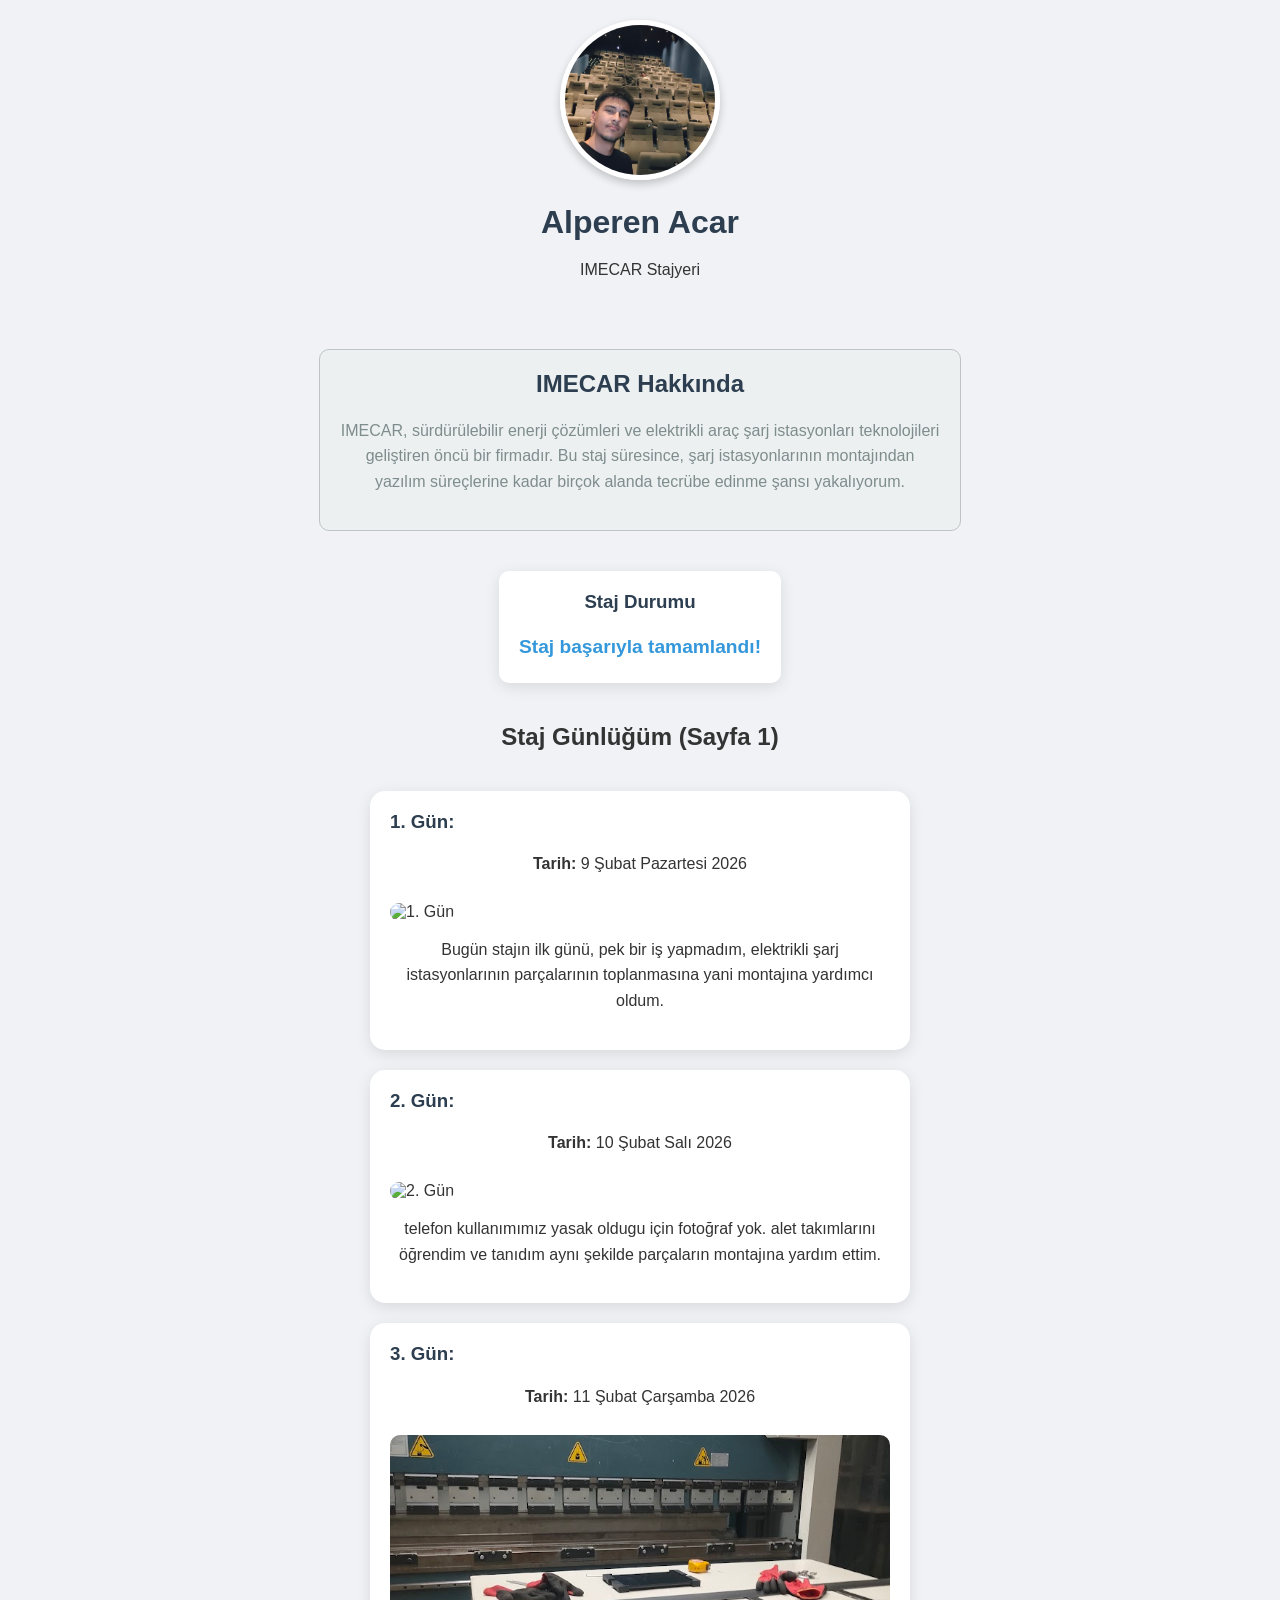
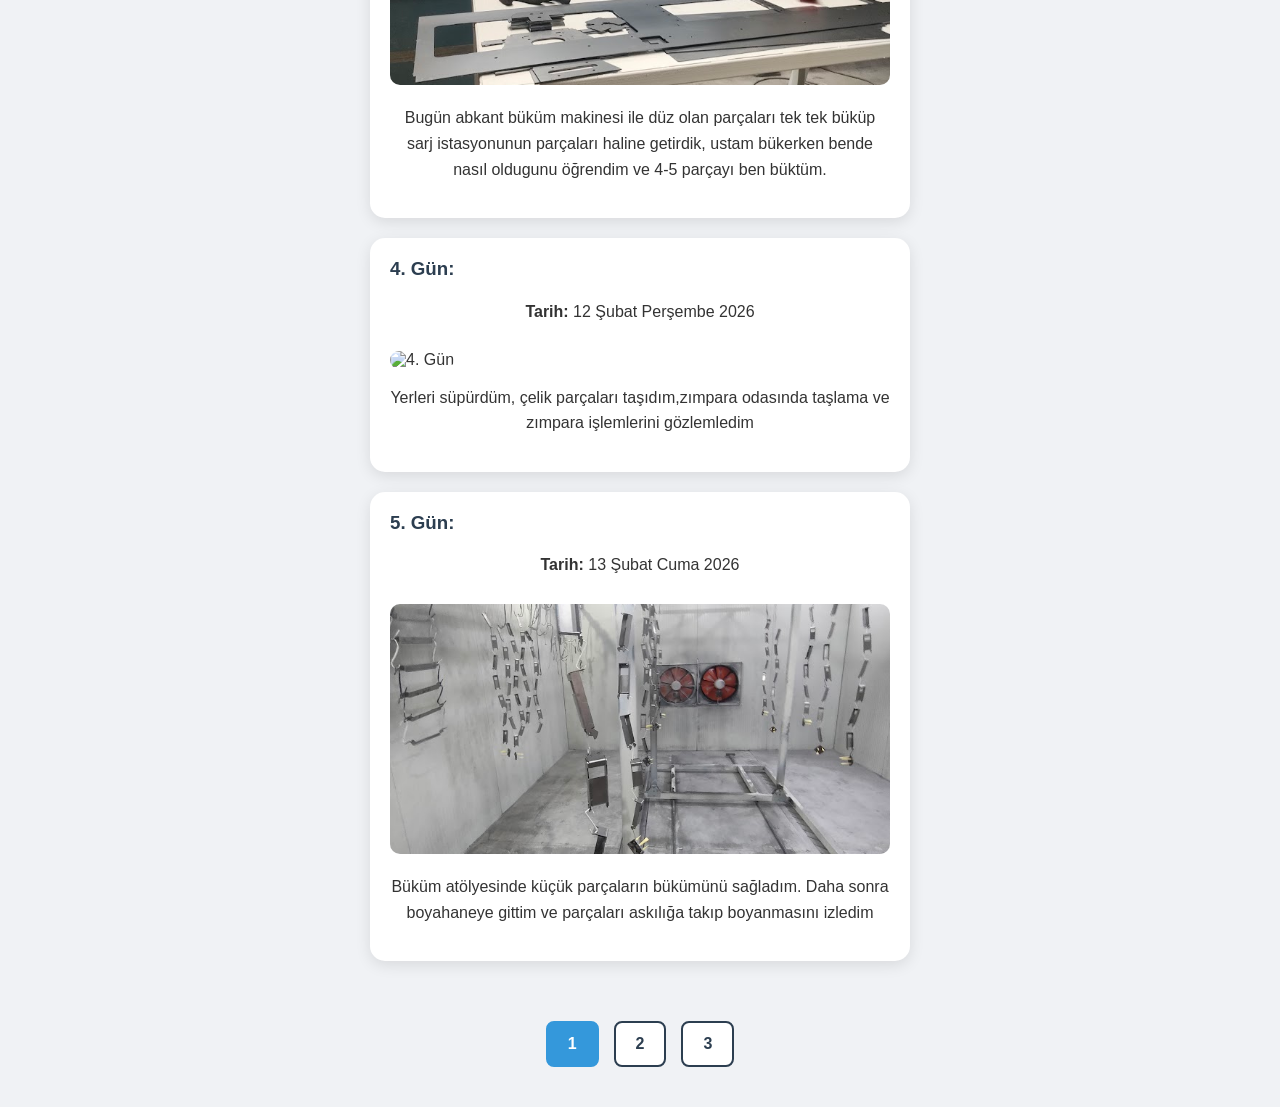
==== index.html @ 69909476 "Add files via upload" ====
<!DOCTYPE html>
<html lang="tr">
<head>
    <meta charset="UTF-8">
    <meta name="viewport" content="width=device-width, initial-scale=1.0">
    <title>Staj Günlüğüm | 9 Şubat - 24 Mayıs</title>
    <link rel="stylesheet" href="style.css">
</head>
<body>
    
    <header>
        <img src="resimler/profilresmi.jpg" alt="Profil Fotoğrafım" class="profil-resmi">
        <h1>Alperen Acar</h1>
        <p>IMECAR Stajyeri</p>
    </header>

    <section id="hakkinda" style="text-align: center; background: #ecf0f1; padding: 20px; border-radius: 10px; max-width: 800px; margin: 20px auto; border: 1px solid #bdc3c7;">
        <h2 style="margin-top: 0; color: #2c3e50;">IMECAR Hakkında</h2>
        <p style="color: #7f8c8d; line-height: 1.6;">
            IMECAR, sürdürülebilir enerji çözümleri ve elektrikli araç şarj istasyonları teknolojileri geliştiren öncü bir firmadır. 
            Bu staj süresince, şarj istasyonlarının montajından yazılım süreçlerine kadar birçok alanda tecrübe edinme şansı yakalıyorum.
        </p>
    </section>

    <section id="staj-sayaci" style="text-align: center; background: white; padding: 20px; border-radius: 10px; max-width: 600px; margin: 20px auto; box-shadow: 0 4px 15px rgba(0,0,0,0.1);">
        <h3 style="margin-top: 0; color: #2c3e50;">Staj Durumu</h3>
        <p id="sayac-metni" style="font-size: 1.2em; font-weight: bold; color: #3498db; margin: 0;"></p>
    </section>

    <script>
        // --- TARİHLERİ BURADAN GÜNCELLE ---
        // Saat bilgisini sabitleyerek sapmaları önlüyoruz
        const stajBaslangic = new Date("2026-02-09T00:00:00"); 
        const stajBitis = new Date("2026-05-24T00:00:00");
        // ----------------------------------

        function hesaplaIsGunu(baslangic, bitis) {
            let isGunuSayisi = 0;
            let suankiTarih = new Date(baslangic);

            // Tarih karşılaştırması için saatleri sıfırla
            suankiTarih.setHours(0,0,0,0);
            bitis.setHours(0,0,0,0);

            // 2026 Resmi Tatil Listesi (Yıl bazlı manuel eklendi)
            const resmiTatiller = [
                "2026-03-20", // Ramazan Bayramı 1. Gün
                "2026-03-21", // Ramazan Bayramı 2. Gün
                "2026-03-22", // Ramazan Bayramı 3. Gün
                "2026-04-23", // Ulusal Egemenlik ve Çocuk Bayramı
                "2026-05-01", // Emek ve Dayanışma Günü
                "2026-05-19"  // Atatürk'ü Anma, Gençlik ve Spor Bayramı
            ];

            while (suankiTarih <= bitis) {
                // 0 = Pazar, 6 = Cumartesi
                let gun = suankiTarih.getDay();
                let tarihStr = suankiTarih.toISOString().split('T')[0];

                // Hafta sonu değilse VE resmi tatil değilse say
                if (gun !== 0 && gun !== 6 && !resmiTatiller.includes(tarihStr)) {
                    isGunuSayisi++;
                }
                suankiTarih.setDate(suankiTarih.getDate() + 1);
            }
            return isGunuSayisi;
        }

        // Bugünün tarihini alıp saatini sıfırla
        const bugun = new Date();
        bugun.setHours(0,0,0,0);
        
        // Toplam iş günü sayısı
        const toplamIsGunu = hesaplaIsGunu(new Date(stajBaslangic), new Date(stajBitis));
        
        // Şu ana kadar geçen iş günü sayısı
        let gecenIsGunu = hesaplaIsGunu(new Date(stajBaslangic), new Date(bugun));
        
        // Eğer bugün staj bitiş tarihinden sonraysa, toplam süreyi göster
        if (bugun > stajBitis) {
            gecenIsGunu = toplamIsGunu;
        }

        let mesaj = "";
        if (bugun < stajBaslangic) {
            mesaj = "Staj henüz başlamadı.";
        } else if (bugun > stajBitis) {
            mesaj = "Staj başarıyla tamamlandı!";
        } else {
            mesaj = `${gecenIsGunu} / ${toplamIsGunu} İş Günü Tamamlandı`;
        }

        document.getElementById("sayac-metni").innerText = mesaj;
    </script>
    <section id="staj-gunlugu">
        <h2>Staj Günlüğüm (Sayfa 1)</h2>

        <div class="gunluk-kart">
            <h3>1. Gün:</h3>
            <p><strong>Tarih:</strong> 9 Şubat Pazartesi 2026</p>
            <img src="resimler/gun1.jpg" alt="1. Gün" class="gunluk-resim">
            <p>Bugün stajın ilk günü, pek bir iş yapmadım, elektrikli şarj istasyonlarının parçalarının toplanmasına yani montajına yardımcı oldum.</p>
        </div>

        <div class="gunluk-kart">
            <h3>2. Gün:</h3>
            <p><strong>Tarih:</strong> 10 Şubat Salı 2026</p>
            <img src="resimler/gun2.jpg" alt="2. Gün" class="gunluk-resim">
            <p>telefon kullanımımız yasak oldugu için fotoğraf yok. alet takımlarını öğrendim ve tanıdım aynı şekilde parçaların montajına yardım ettim.</p>
        </div>
        
        <div class="gunluk-kart">
            <h3>3. Gün:</h3>
            <p><strong>Tarih:</strong> 11 Şubat Çarşamba 2026</p>
            <img src="resimler/abkantbüküm.jpg" alt="3. Gün" class="gunluk-resim">
            <p>Bugün abkant büküm makinesi ile düz olan parçaları tek tek büküp sarj istasyonunun parçaları haline getirdik, ustam bükerken bende nasıl oldugunu öğrendim ve 4-5 parçayı ben büktüm.</p>
        </div>

        <div class="gunluk-kart">
            <h3>4. Gün:</h3>
            <p><strong>Tarih:</strong> 12 Şubat Perşembe 2026</p>
            <img src="resimler/gun4.jpg" alt="4. Gün" class="gunluk-resim">
            <p>Yerleri süpürdüm, çelik parçaları taşıdım,zımpara odasında taşlama ve zımpara işlemlerini gözlemledim</p>
        </div>

        <div class="gunluk-kart">
            <h3>5. Gün:</h3>
            <p><strong>Tarih:</strong> 13 Şubat Cuma 2026</p>
            <img src="resimler/boyahane.jpg" alt="5. Gün" class="gunluk-resim">
            <p>Büküm atölyesinde küçük parçaların bükümünü sağladım. Daha sonra boyahaneye gittim ve parçaları askılığa takıp boyanmasını izledim</p>
        </div>

        <div class="pagination">
            <a href="index.html" class="active">1</a>
            <a href="sayfa2.html">2</a>
            <a href="sayfa3.html">3</a>
        </div>

    </section>

</body>
</html>
---- style.css ----
/* Genel Ayarlar */
body {
    font-family: 'Segoe UI', Tahoma, Geneva, Verdana, sans-serif;
    background-color: #f0f2f5;
    color: #333;
    display: flex;
    flex-direction: column;
    align-items: center;
    padding: 20px;
    margin: 0;
}

header {
    text-align: center;
    margin-bottom: 30px;
}

/* Profil Resmi */
.profil-resmi {
    width: 150px;
    height: 150px;
    border-radius: 50%;
    border: 5px solid white;
    box-shadow: 0 4px 8px rgba(0,0,0,0.2);
    object-fit: cover;
}

h1 {
    color: #2c3e50;
    margin-top: 20px;
    margin-bottom: 5px;
}

p {
    max-width: 600px;
    text-align: center;
    line-height: 1.6;
}

/* --- Staj Günlüğü Kart Yapısı --- */
#staj-gunlugu {
    width: 100%;
    display: flex;
    flex-direction: column;
    align-items: center;
    gap: 20px;
}

.gunluk-kart {
    background: white;
    border-radius: 15px;
    padding: 20px;
    width: 90%;
    max-width: 500px;
    box-shadow: 0 4px 15px rgba(0,0,0,0.1);
    transition: transform 0.3s ease;
}

.gunluk-kart:hover {
    transform: translateY(-5px); /* Hafif yukarı kalkma efekti */
}

.gunluk-kart h3 {
    margin-top: 0;
    color: #2c3e50;
}

.gunluk-resim {
    width: 100%;       /* Kart genişliğine sığdır */
    height: 250px;     /* Yüksekliği sabitle */
    object-fit: cover; /* Resmi bozmadan sığdır */
    border-radius: 10px;
    margin-top: 10px;
}

/* --- Sayfalama Butonları Stil --- */
.pagination {
    display: flex;
    justify-content: center;
    gap: 15px;
    margin-top: 40px;
    margin-bottom: 20px;
}

.pagination a {
    color: #2c3e50;
    padding: 12px 20px;
    text-decoration: none;
    border: 2px solid #2c3e50;
    border-radius: 8px;
    background-color: white;
    font-weight: bold;
    transition: all 0.3s ease;
}

.pagination a:hover {
    background-color: #2c3e50;
    color: white;
}

.pagination a.active {
    background-color: #3498db;
    color: white;
    border: 2px solid #3498db;
}
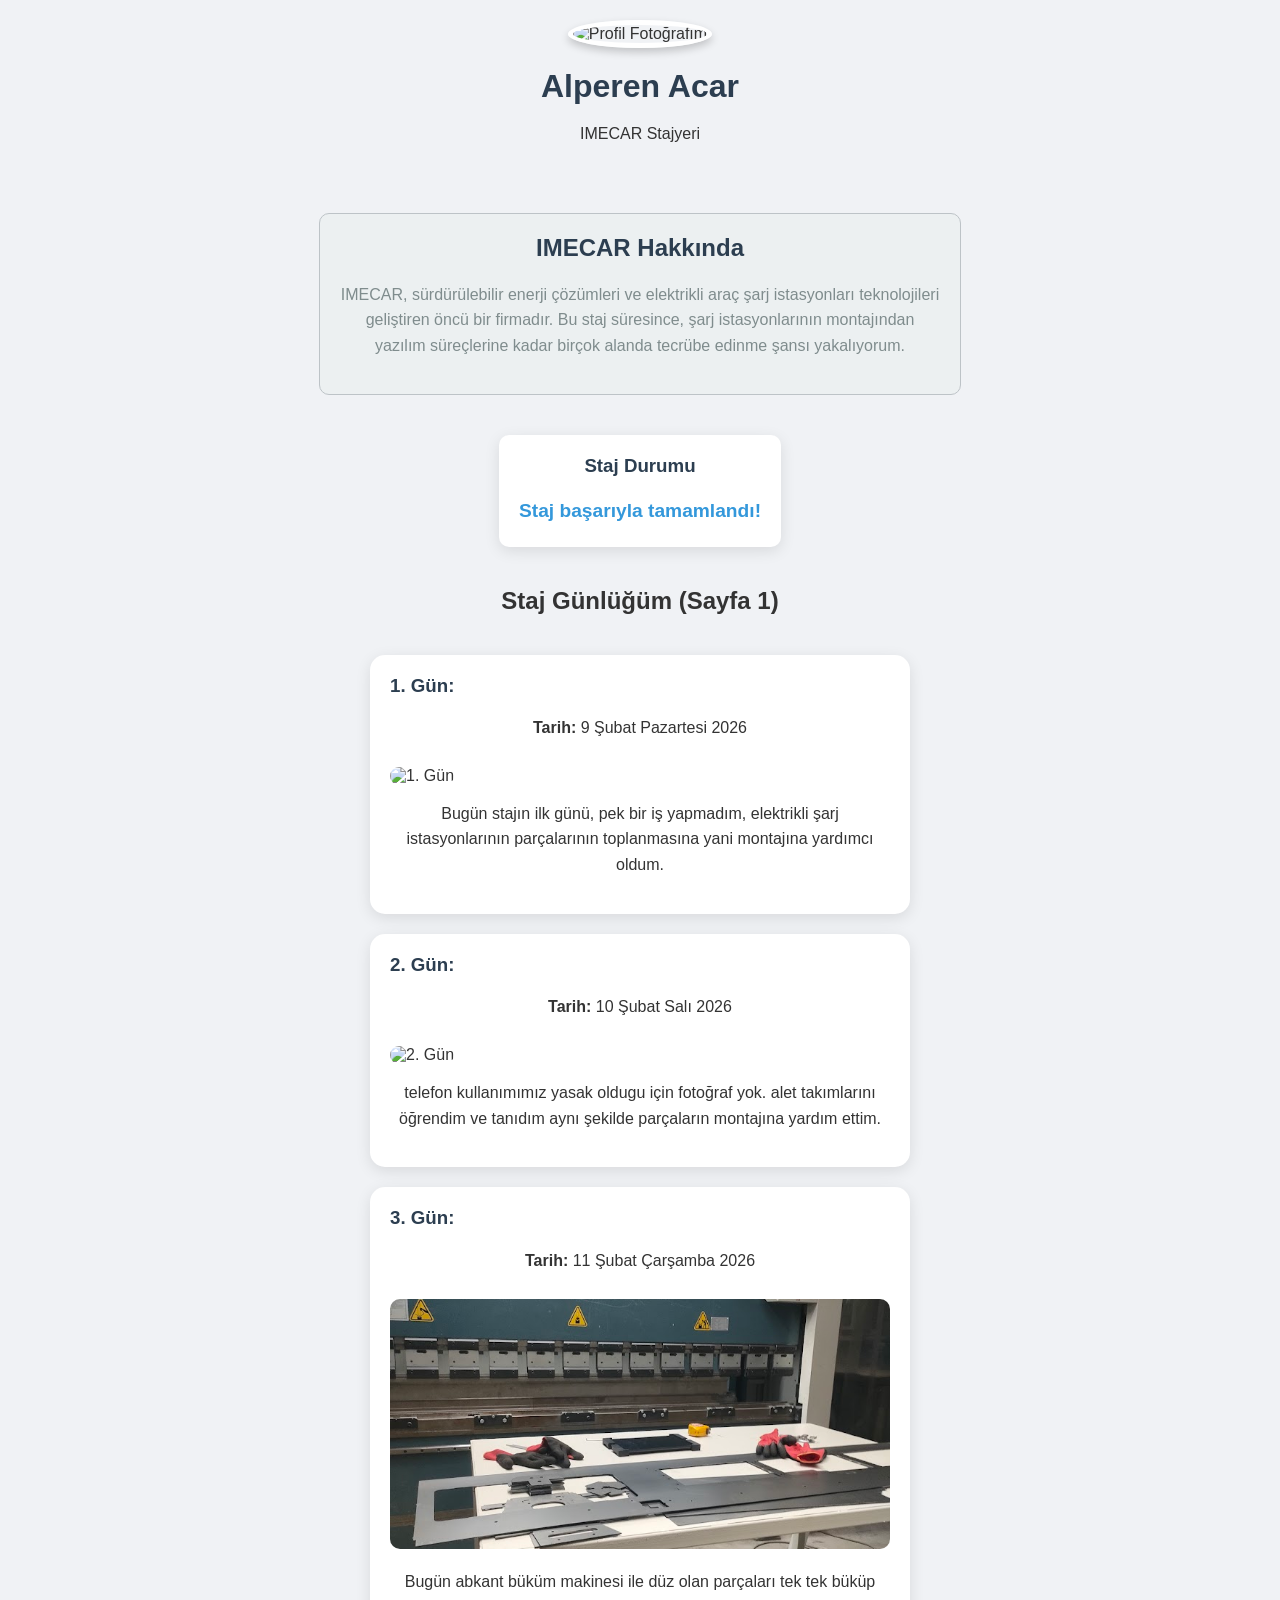
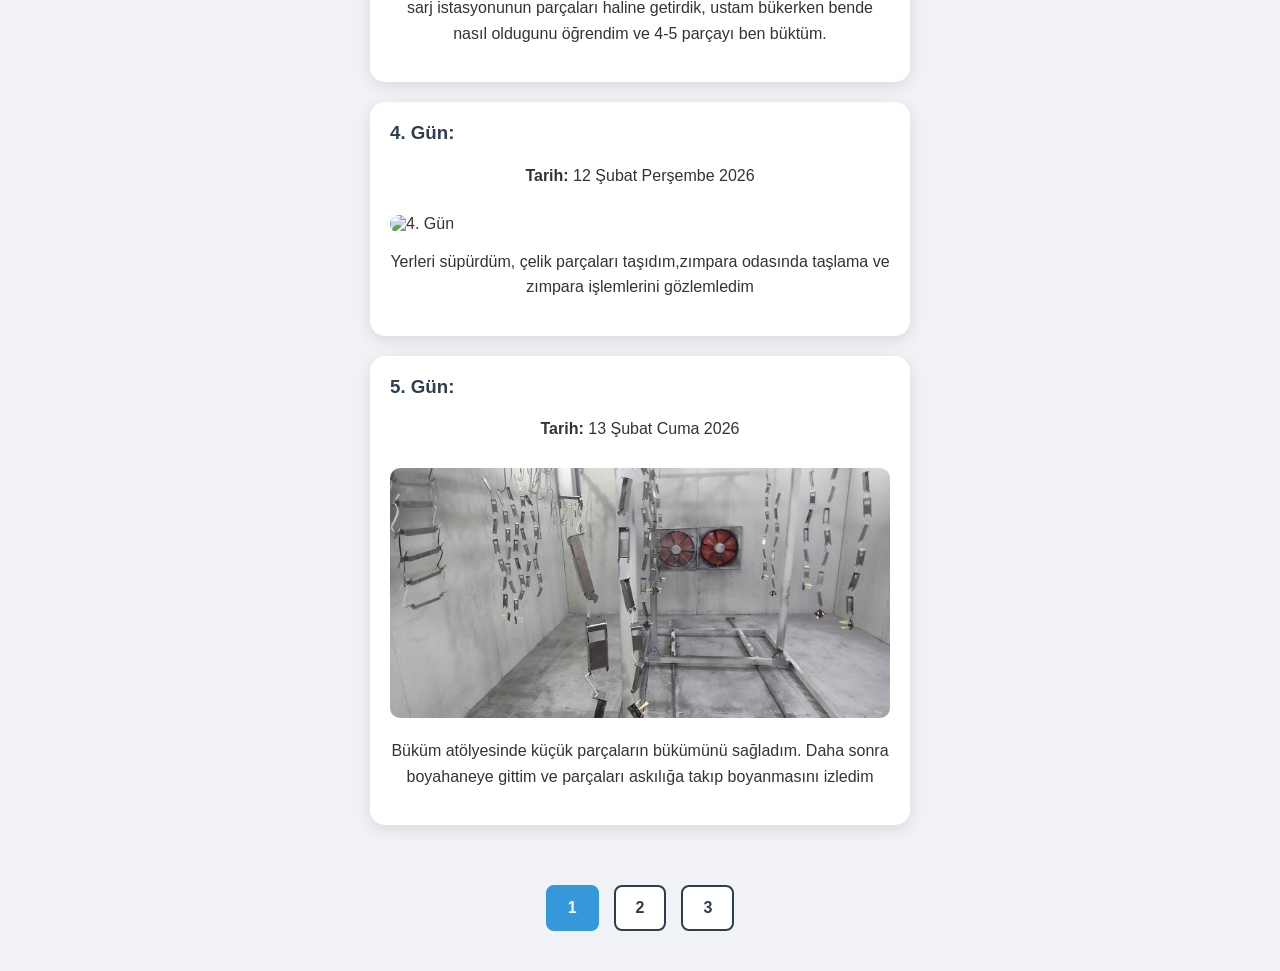
==== commit f9401101: "Add files via upload" ====
--- a/index.html
+++ b/index.html
@@ -9,7 +9,7 @@
 <body>
     
     <header>
-        <img src="resimler/profilresmi.jpg" alt="Profil Fotoğrafım" class="profil-resmi">
+        <img src="resimler/IMG_20260205_155945.jpg" alt="Profil Fotoğrafım" class="profil-resmi">
         <h1>Alperen Acar</h1>
         <p>IMECAR Stajyeri</p>
     </header>
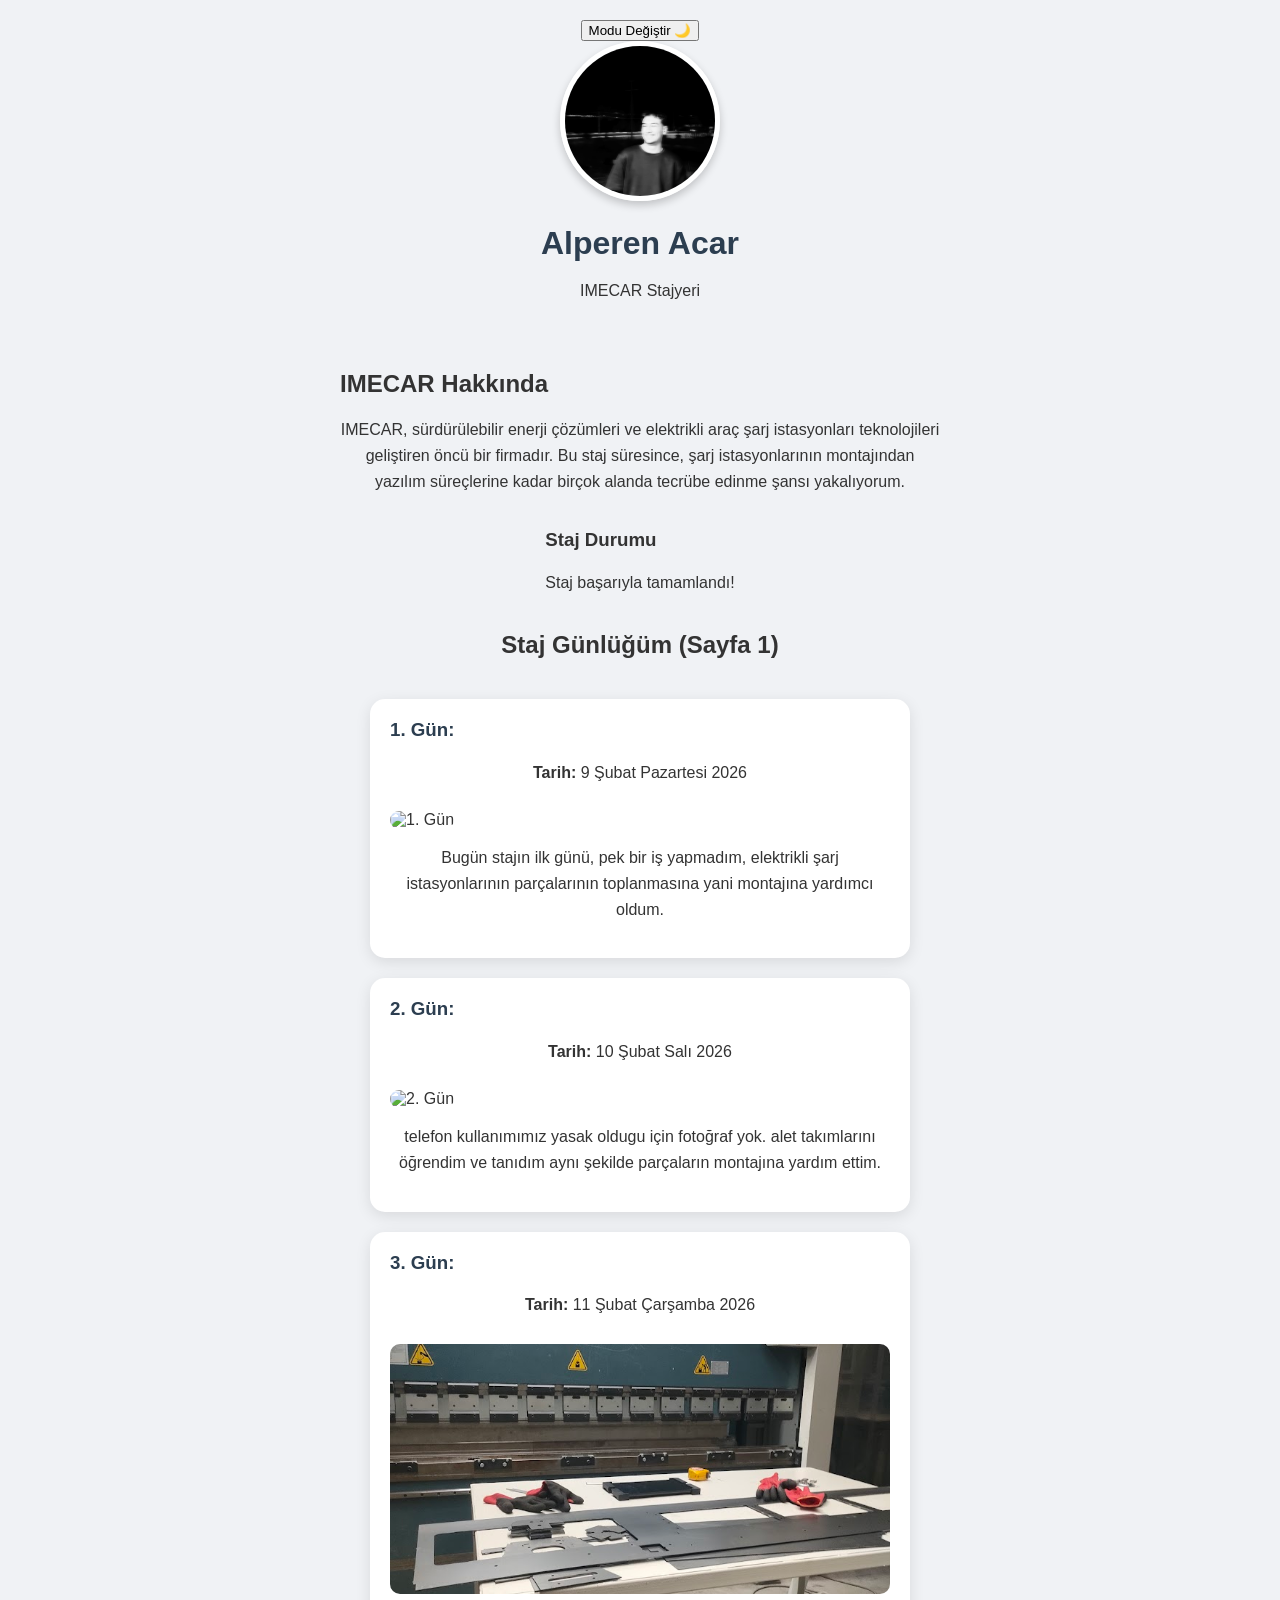
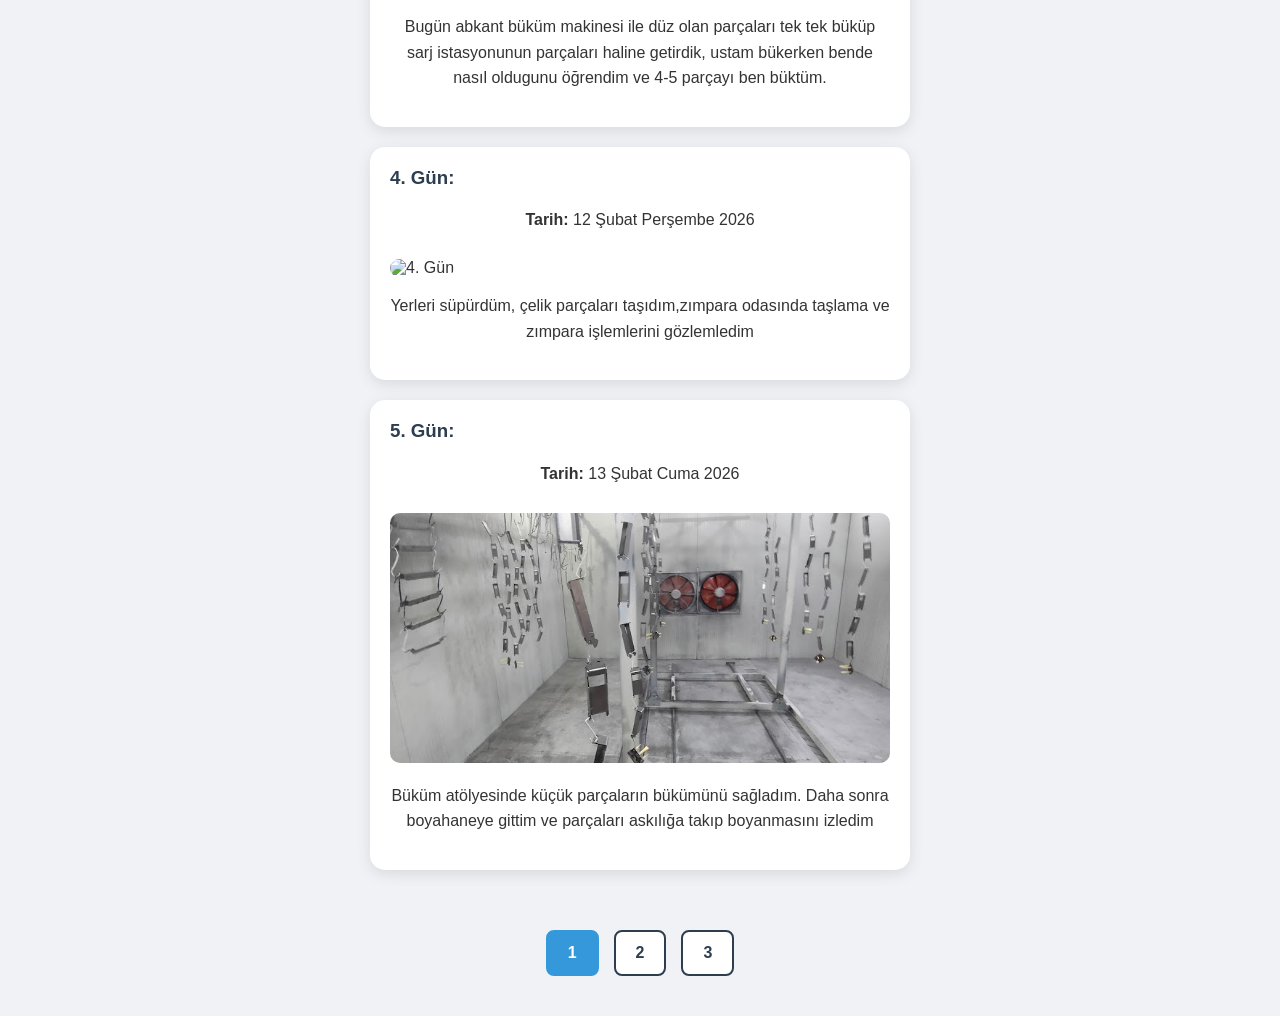
==== commit 5035017b: "Update index.html" ====
--- a/index.html
+++ b/index.html
@@ -8,28 +8,29 @@
 </head>
 <body>
     
+    <button id="dark-mode-toggle">Modu Değiştir 🌙</button>
+
     <header>
-        <img src="resimler/IMG_20260205_155945.jpg" alt="Profil Fotoğrafım" class="profil-resmi">
+        <img src="resimler/profil.jpg" alt="Profil Fotoğrafım" class="profil-resmi">
         <h1>Alperen Acar</h1>
         <p>IMECAR Stajyeri</p>
     </header>
 
-    <section id="hakkinda" style="text-align: center; background: #ecf0f1; padding: 20px; border-radius: 10px; max-width: 800px; margin: 20px auto; border: 1px solid #bdc3c7;">
-        <h2 style="margin-top: 0; color: #2c3e50;">IMECAR Hakkında</h2>
-        <p style="color: #7f8c8d; line-height: 1.6;">
+    <section id="hakkinda">
+        <h2>IMECAR Hakkında</h2>
+        <p>
             IMECAR, sürdürülebilir enerji çözümleri ve elektrikli araç şarj istasyonları teknolojileri geliştiren öncü bir firmadır. 
             Bu staj süresince, şarj istasyonlarının montajından yazılım süreçlerine kadar birçok alanda tecrübe edinme şansı yakalıyorum.
         </p>
     </section>
 
-    <section id="staj-sayaci" style="text-align: center; background: white; padding: 20px; border-radius: 10px; max-width: 600px; margin: 20px auto; box-shadow: 0 4px 15px rgba(0,0,0,0.1);">
-        <h3 style="margin-top: 0; color: #2c3e50;">Staj Durumu</h3>
-        <p id="sayac-metni" style="font-size: 1.2em; font-weight: bold; color: #3498db; margin: 0;"></p>
+    <section id="staj-sayaci">
+        <h3>Staj Durumu</h3>
+        <p id="sayac-metni"></p>
     </section>
 
     <script>
         // --- TARİHLERİ BURADAN GÜNCELLE ---
-        // Saat bilgisini sabitleyerek sapmaları önlüyoruz
         const stajBaslangic = new Date("2026-02-09T00:00:00"); 
         const stajBitis = new Date("2026-05-24T00:00:00");
         // ----------------------------------
@@ -38,11 +39,9 @@
             let isGunuSayisi = 0;
             let suankiTarih = new Date(baslangic);
 
-            // Tarih karşılaştırması için saatleri sıfırla
             suankiTarih.setHours(0,0,0,0);
             bitis.setHours(0,0,0,0);
 
-            // 2026 Resmi Tatil Listesi (Yıl bazlı manuel eklendi)
             const resmiTatiller = [
                 "2026-03-20", // Ramazan Bayramı 1. Gün
                 "2026-03-21", // Ramazan Bayramı 2. Gün
@@ -53,11 +52,9 @@
             ];
 
             while (suankiTarih <= bitis) {
-                // 0 = Pazar, 6 = Cumartesi
                 let gun = suankiTarih.getDay();
                 let tarihStr = suankiTarih.toISOString().split('T')[0];
 
-                // Hafta sonu değilse VE resmi tatil değilse say
                 if (gun !== 0 && gun !== 6 && !resmiTatiller.includes(tarihStr)) {
                     isGunuSayisi++;
                 }
@@ -66,17 +63,12 @@
             return isGunuSayisi;
         }
 
-        // Bugünün tarihini alıp saatini sıfırla
         const bugun = new Date();
         bugun.setHours(0,0,0,0);
         
-        // Toplam iş günü sayısı
         const toplamIsGunu = hesaplaIsGunu(new Date(stajBaslangic), new Date(stajBitis));
-        
-        // Şu ana kadar geçen iş günü sayısı
         let gecenIsGunu = hesaplaIsGunu(new Date(stajBaslangic), new Date(bugun));
         
-        // Eğer bugün staj bitiş tarihinden sonraysa, toplam süreyi göster
         if (bugun > stajBitis) {
             gecenIsGunu = toplamIsGunu;
         }
@@ -91,7 +83,31 @@
         }
 
         document.getElementById("sayac-metni").innerText = mesaj;
+
+        // --- DARK MODE JAVASCRIPT ---
+        const toggleButton = document.getElementById('dark-mode-toggle');
+        const body = document.body;
+
+        // Sayfa yüklendiğinde kullanıcının tercihini kontrol et
+        if (localStorage.getItem('dark-mode') === 'enabled') {
+            body.classList.add('dark-mode');
+            toggleButton.textContent = 'Modu Değiştir ☀️';
+        }
+
+        toggleButton.addEventListener('click', () => {
+            body.classList.toggle('dark-mode');
+            
+            if (body.classList.contains('dark-mode')) {
+                toggleButton.textContent = 'Modu Değiştir ☀️';
+                localStorage.setItem('dark-mode', 'enabled');
+            } else {
+                toggleButton.textContent = 'Modu Değiştir 🌙';
+                localStorage.setItem('dark-mode', 'disabled');
+            }
+        });
+        // ----------------------------
     </script>
+
     <section id="staj-gunlugu">
         <h2>Staj Günlüğüm (Sayfa 1)</h2>
 
@@ -135,8 +151,7 @@
             <a href="sayfa2.html">2</a>
             <a href="sayfa3.html">3</a>
         </div>
-
     </section>
 
 </body>
-</html>+</html>
--- a/style.css
+++ b/style.css
@@ -102,4 +102,16 @@
     background-color: #3498db;
     color: white;
     border: 2px solid #3498db;
-}+
+}
+/* --- DARK MODE ÖZELLİKLERİ --- */
+body.dark-mode {
+    background-color: #1a1a1a; /* Koyu arka plan */
+    color: #ffffff;           /* Beyaz yazılar */
+}
+
+body.dark-mode .container {
+    background-color: #333333; /* İç kutunun koyu hali */
+    color: #ffffff;
+}
+/* ---------------------------- */
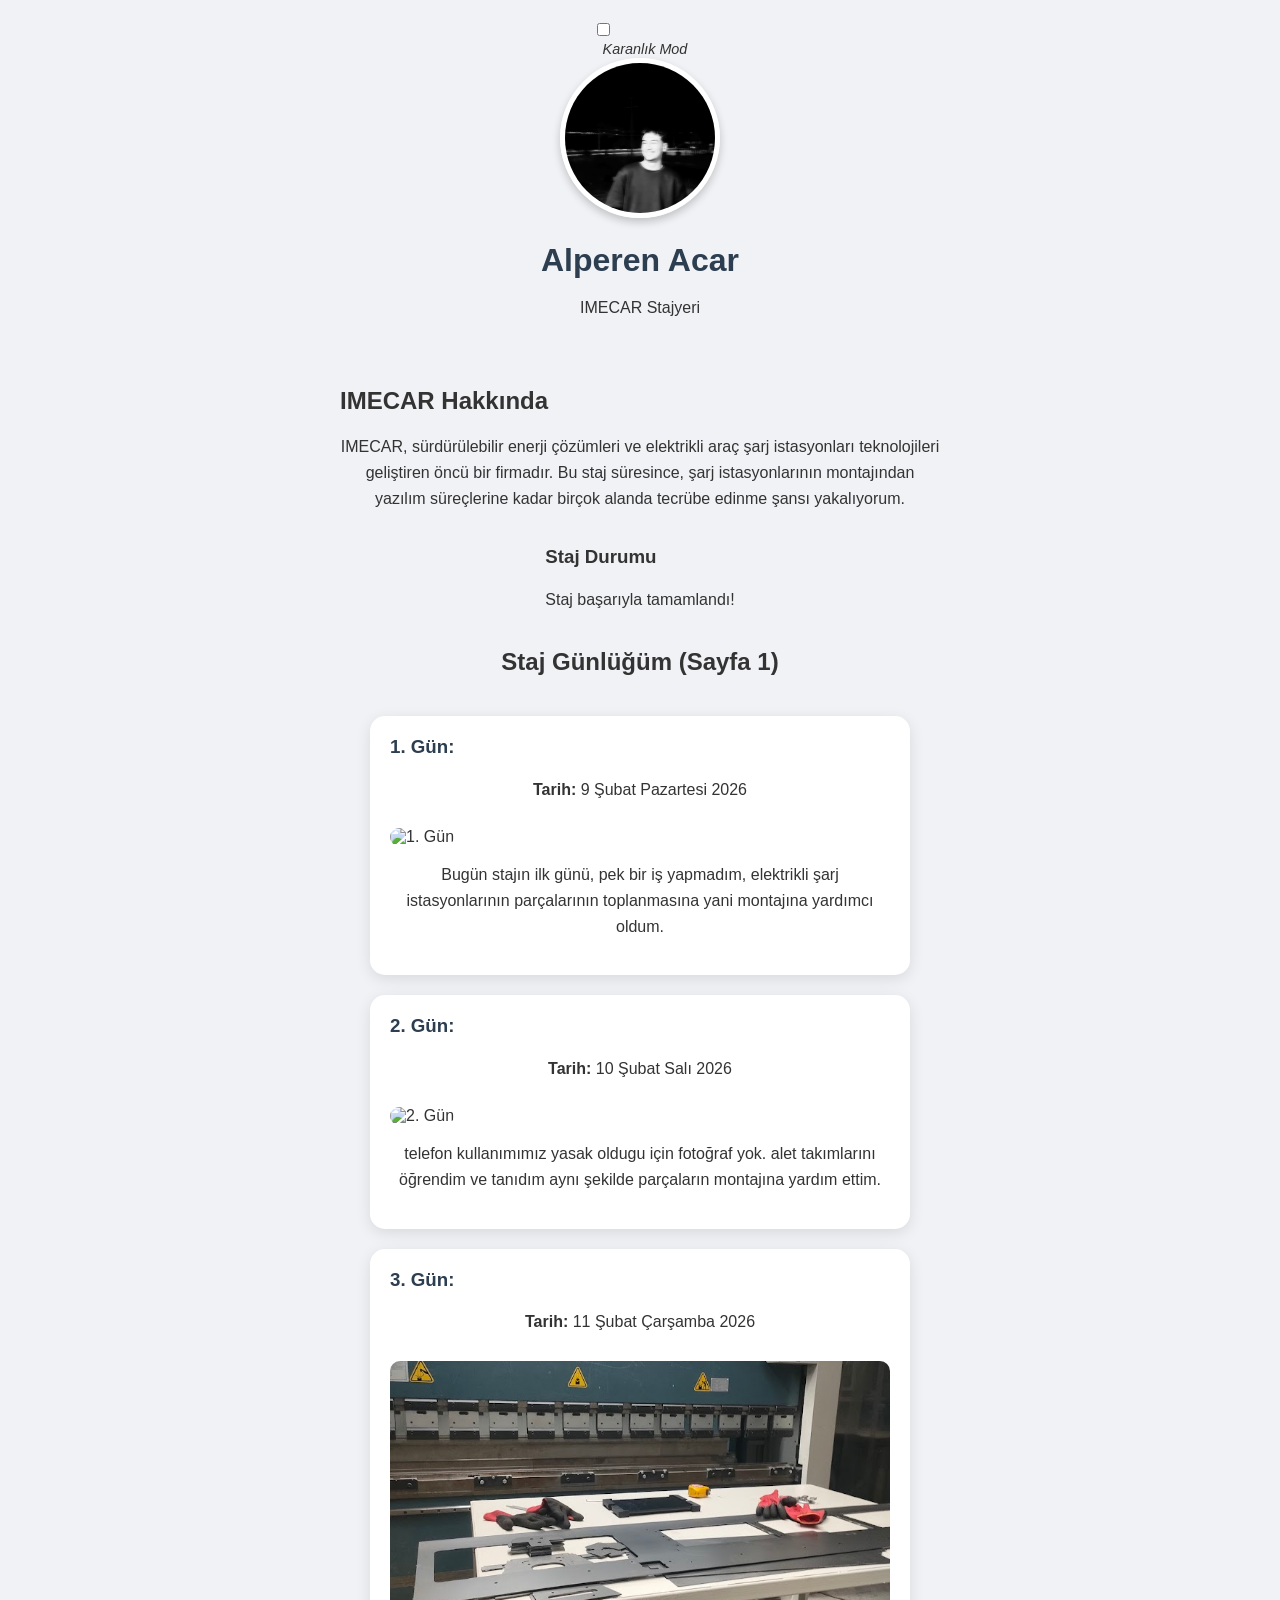
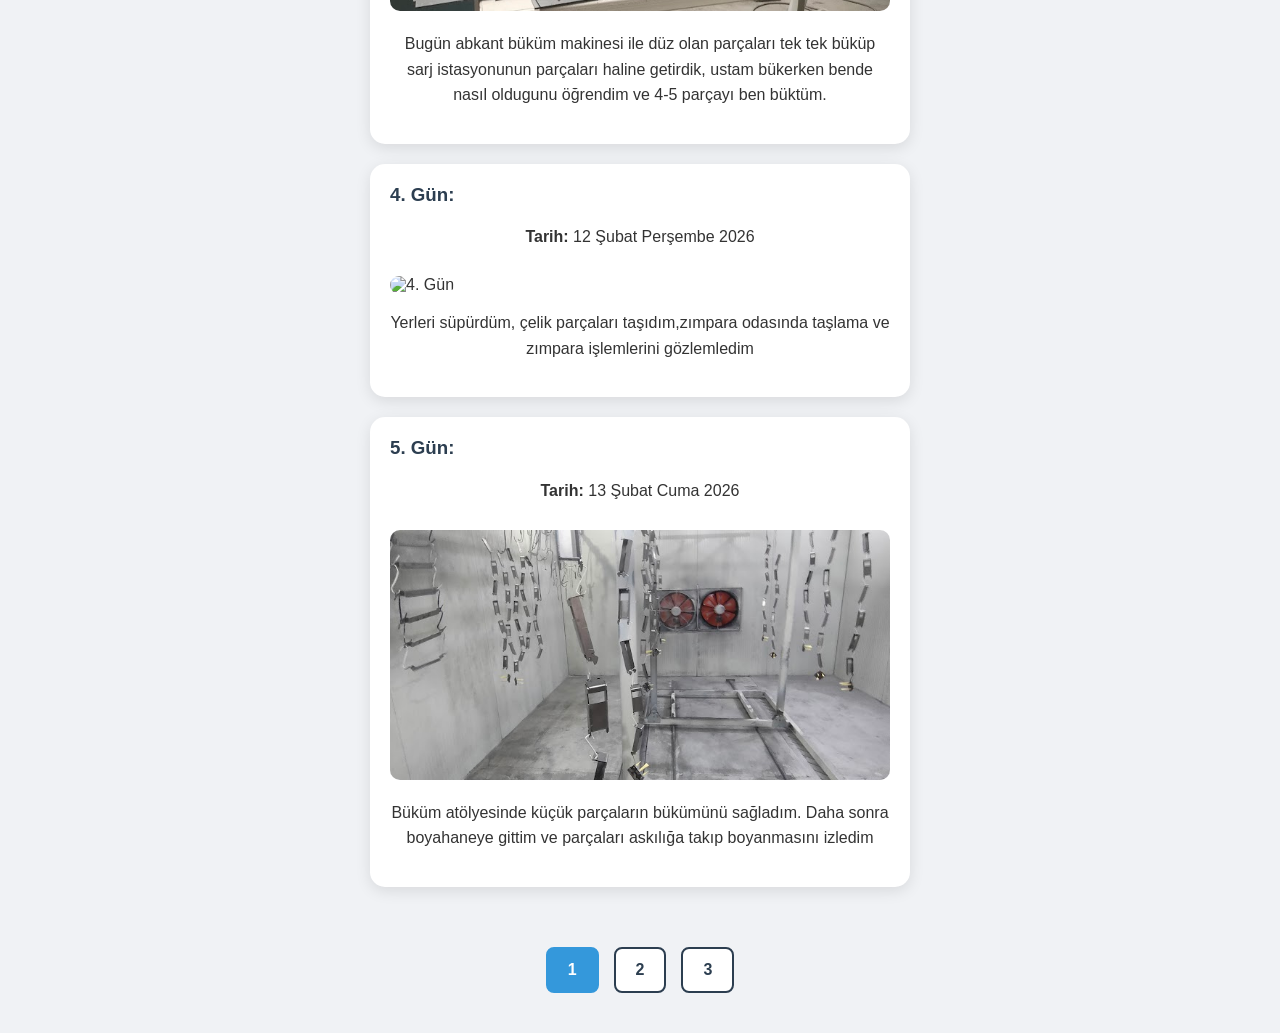
==== commit 5046f788: "Update index.html" ====
--- a/index.html
+++ b/index.html
@@ -8,7 +8,13 @@
 </head>
 <body>
     
-    <button id="dark-mode-toggle">Modu Değiştir 🌙</button>
+    <div class="theme-switch-wrapper">
+        <label class="theme-switch" for="checkbox">
+            <input type="checkbox" id="checkbox" />
+            <div class="slider round"></div>
+        </label>
+        <em style="margin-left: 10px; font-size: 0.9em;">Karanlık Mod</em>
+    </div>
 
     <header>
         <img src="resimler/profil.jpg" alt="Profil Fotoğrafım" class="profil-resmi">
@@ -84,27 +90,28 @@
 
         document.getElementById("sayac-metni").innerText = mesaj;
 
-        // --- DARK MODE JAVASCRIPT ---
-        const toggleButton = document.getElementById('dark-mode-toggle');
-        const body = document.body;
+        // --- DARK MODE JAVASCRIPT (SWITCH) ---
+        const toggleSwitch = document.querySelector('.theme-switch input[type="checkbox"]');
+        const currentTheme = localStorage.getItem('theme');
 
-        // Sayfa yüklendiğinde kullanıcının tercihini kontrol et
-        if (localStorage.getItem('dark-mode') === 'enabled') {
-            body.classList.add('dark-mode');
-            toggleButton.textContent = 'Modu Değiştir ☀️';
+        if (currentTheme) {
+            document.body.classList.add(currentTheme);
+            if (currentTheme === 'dark-mode') {
+                toggleSwitch.checked = true;
+            }
         }
 
-        toggleButton.addEventListener('click', () => {
-            body.classList.toggle('dark-mode');
-            
-            if (body.classList.contains('dark-mode')) {
-                toggleButton.textContent = 'Modu Değiştir ☀️';
-                localStorage.setItem('dark-mode', 'enabled');
+        function switchTheme(e) {
+            if (e.target.checked) {
+                document.body.classList.add('dark-mode');
+                localStorage.setItem('theme', 'dark-mode');
             } else {
-                toggleButton.textContent = 'Modu Değiştir 🌙';
-                localStorage.setItem('dark-mode', 'disabled');
+                document.body.classList.remove('dark-mode');
+                localStorage.setItem('theme', 'light-mode');
             }
-        });
+        }
+
+        toggleSwitch.addEventListener('change', switchTheme, false);
         // ----------------------------
     </script>
 
--- a/style.css
+++ b/style.css
@@ -8,6 +8,7 @@
     align-items: center;
     padding: 20px;
     margin: 0;
+    transition: background-color 0.3s, color 0.3s; /* Renk geçiş efekti */
 }
 
 header {
@@ -53,7 +54,7 @@
     width: 90%;
     max-width: 500px;
     box-shadow: 0 4px 15px rgba(0,0,0,0.1);
-    transition: transform 0.3s ease;
+    transition: transform 0.3s ease, background-color 0.3s;
 }
 
 .gunluk-kart:hover {
@@ -102,16 +103,56 @@
     background-color: #3498db;
     color: white;
     border: 2px solid #3498db;
-
-}
-/* --- DARK MODE ÖZELLİKLERİ --- */
-body.dark-mode {
-    background-color: #1a1a1a; /* Koyu arka plan */
-    color: #ffffff;           /* Beyaz yazılar */
 }
 
-body.dark-mode .container {
-    background-color: #333333; /* İç kutunun koyu hali */
-    color: #ffffff;
+/* --- DARK MODE ÖZELLİKLERİ (Yazı Sorunu Çözüldü) --- */
+body.dark-mode {
+    background-color: #1a1a1a !important; /* Arka planı koyulaştır */
+    color: #ffffff !important;            /* Genel yazıları beyaza çevir */
 }
-/* ---------------------------- */
+
+/* Kutu içlerindeki tüm elemanlar */
+body.dark-mode .gunluk-kart,
+body.dark-mode section#hakkinda,
+body.dark-mode section#staj-sayaci,
+body.dark-mode h1,
+body.dark-mode h2,
+body.dark-mode h3,
+body.dark-mode p {
+    background-color: #333333 !important; /* Kutuları koyulaştır */
+    color: #ffffff !important;            /* İçindeki yazıları beyaza çevir */
+    border-color: #444 !important;
+}
+
+/* Butonun stili (Fixed Pozisyon) */
+#dark-mode-toggle {
+    position: fixed;
+    top: 10px;
+    right: 10px;
+    padding: 10px 15px;
+    cursor: pointer;
+    background-color: #3498db;
+    color: white;
+    border: none;
+    border-radius: 5px;
+    z-index: 1000;
+    transition: all 0.3s;
+}
+
+body.dark-mode #dark-mode-toggle {
+    background-color: #f1c40f !important;
+    color: #000 !important;
+}
+
+/* Sayfalama butonları koyu mod */
+body.dark-mode .pagination a {
+    background-color: #444 !important;
+    color: white !important;
+    border-color: #666 !important;
+}
+
+body.dark-mode .pagination a:hover {
+    background-color: #3498db !important;
+    border-color: #3498db !important;
+}
+/* -------------------------------------------------- */
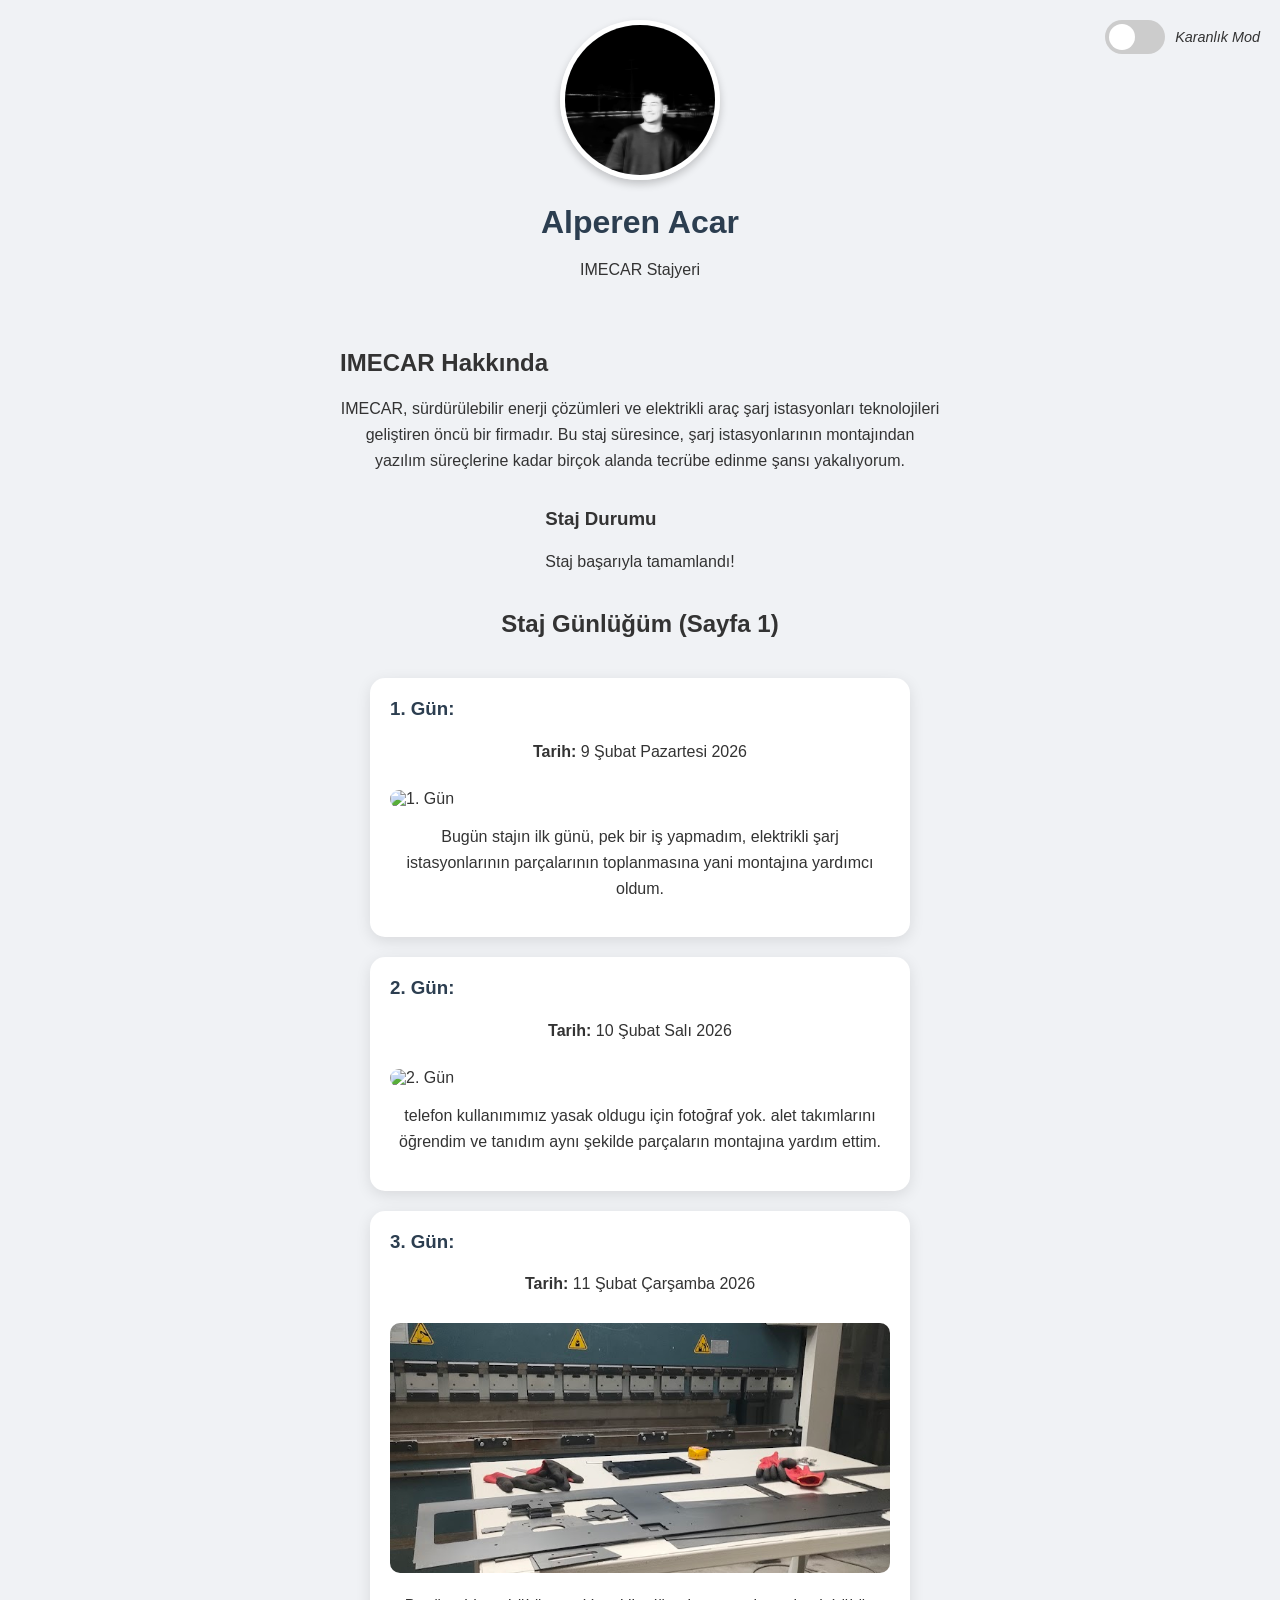
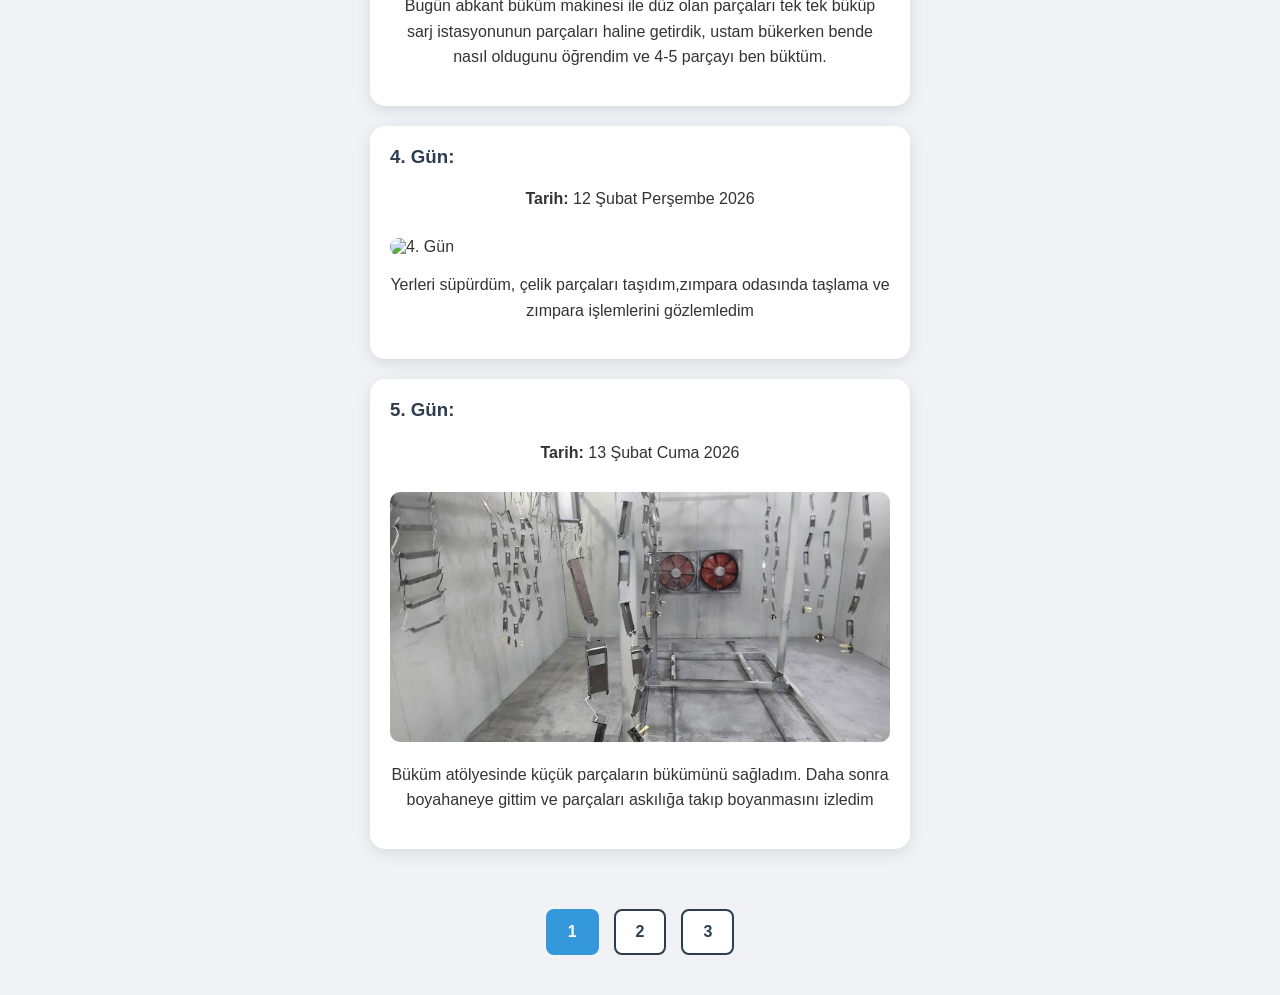
==== commit 6ea1f9d3: "Update index.html" ====
--- a/index.html
+++ b/index.html
@@ -13,7 +13,7 @@
             <input type="checkbox" id="checkbox" />
             <div class="slider round"></div>
         </label>
-        <em style="margin-left: 10px; font-size: 0.9em;">Karanlık Mod</em>
+        <em style="margin-left: 10px; font-size: 0.9em; color: #333;">Karanlık Mod</em>
     </div>
 
     <header>
--- a/style.css
+++ b/style.css
@@ -105,43 +105,87 @@
     border: 2px solid #3498db;
 }
 
+/* --- ŞIK DARK MODE TOGGLE (Sağ Üstte) --- */
+.theme-switch-wrapper {
+    position: fixed;
+    top: 20px;
+    right: 20px;
+    display: flex;
+    align-items: center;
+    z-index: 1000;
+}
+
+.theme-switch {
+    display: inline-block;
+    height: 34px;
+    position: relative;
+    width: 60px;
+}
+
+.theme-switch input {
+    display:none;
+}
+
+.slider {
+    background-color: #ccc;
+    bottom: 0;
+    cursor: pointer;
+    left: 0;
+    position: absolute;
+    right: 0;
+    top: 0;
+    transition: .4s;
+    border-radius: 34px;
+}
+
+.slider:before {
+    background-color: white;
+    bottom: 4px;
+    content: "";
+    height: 26px;
+    left: 4px;
+    position: absolute;
+    transition: .4s;
+    width: 26px;
+    border-radius: 50%;
+}
+
+input:checked + .slider {
+    background-color: #3498db;
+}
+
+input:checked + .slider:before {
+    transform: translateX(26px);
+}
+/* -------------------------------------- */
+
 /* --- DARK MODE ÖZELLİKLERİ (Yazı Sorunu Çözüldü) --- */
 body.dark-mode {
     background-color: #1a1a1a !important; /* Arka planı koyulaştır */
     color: #ffffff !important;            /* Genel yazıları beyaza çevir */
 }
 
-/* Kutu içlerindeki tüm elemanlar */
+/* Kutu içlerindeki tüm elemanlar ve başlıklar */
 body.dark-mode .gunluk-kart,
 body.dark-mode section#hakkinda,
 body.dark-mode section#staj-sayaci,
 body.dark-mode h1,
 body.dark-mode h2,
 body.dark-mode h3,
-body.dark-mode p {
+body.dark-mode p,
+body.dark-mode header p,
+body.dark-mode .theme-switch-wrapper em {
     background-color: #333333 !important; /* Kutuları koyulaştır */
     color: #ffffff !important;            /* İçindeki yazıları beyaza çevir */
     border-color: #444 !important;
 }
 
-/* Butonun stili (Fixed Pozisyon) */
-#dark-mode-toggle {
-    position: fixed;
-    top: 10px;
-    right: 10px;
-    padding: 10px 15px;
-    cursor: pointer;
-    background-color: #3498db;
-    color: white;
-    border: none;
-    border-radius: 5px;
-    z-index: 1000;
-    transition: all 0.3s;
-}
-
-body.dark-mode #dark-mode-toggle {
-    background-color: #f1c40f !important;
-    color: #000 !important;
+body.dark-mode .slider {
+    background-color: #444;
+}
+
+body.dark-mode input:checked + .slider {
+    background-color: #f1c40f !important; /* Koyu modda sarı (ay/güneş) */
 }
 
 /* Sayfalama butonları koyu mod */
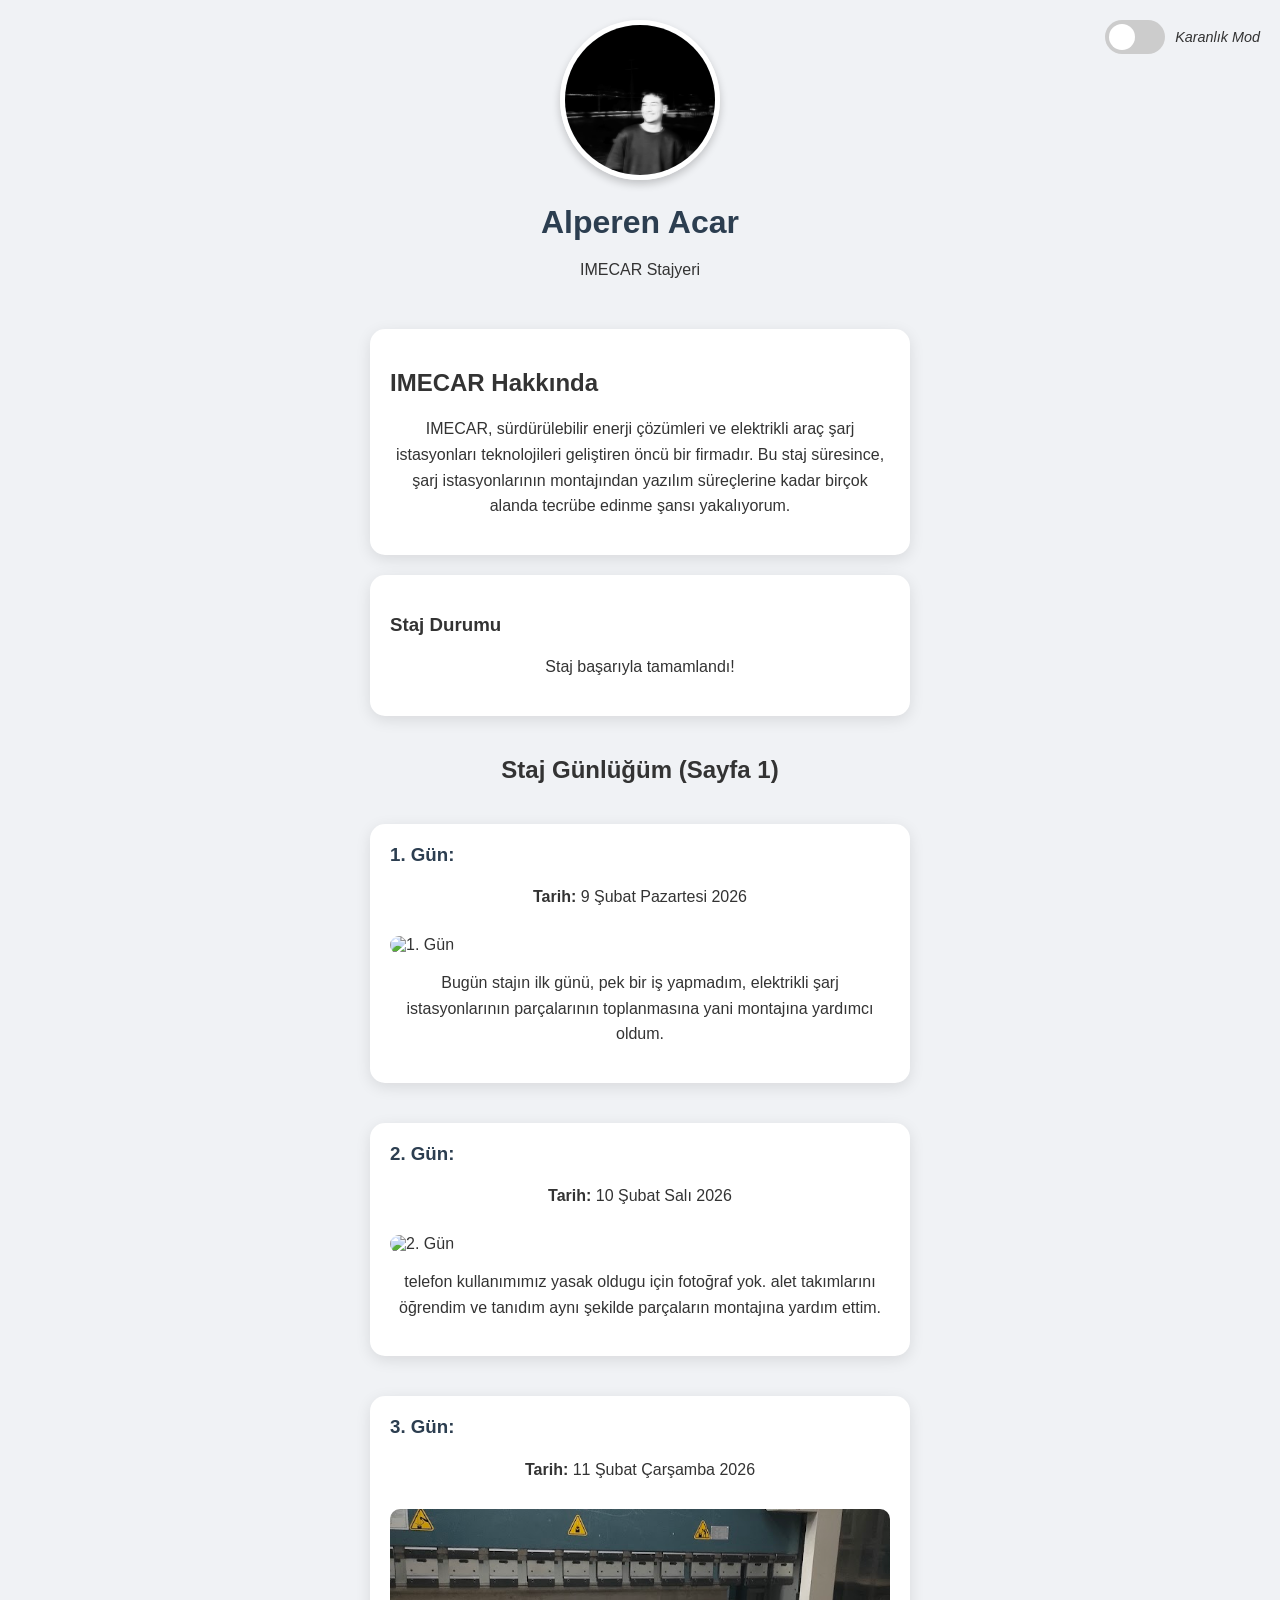
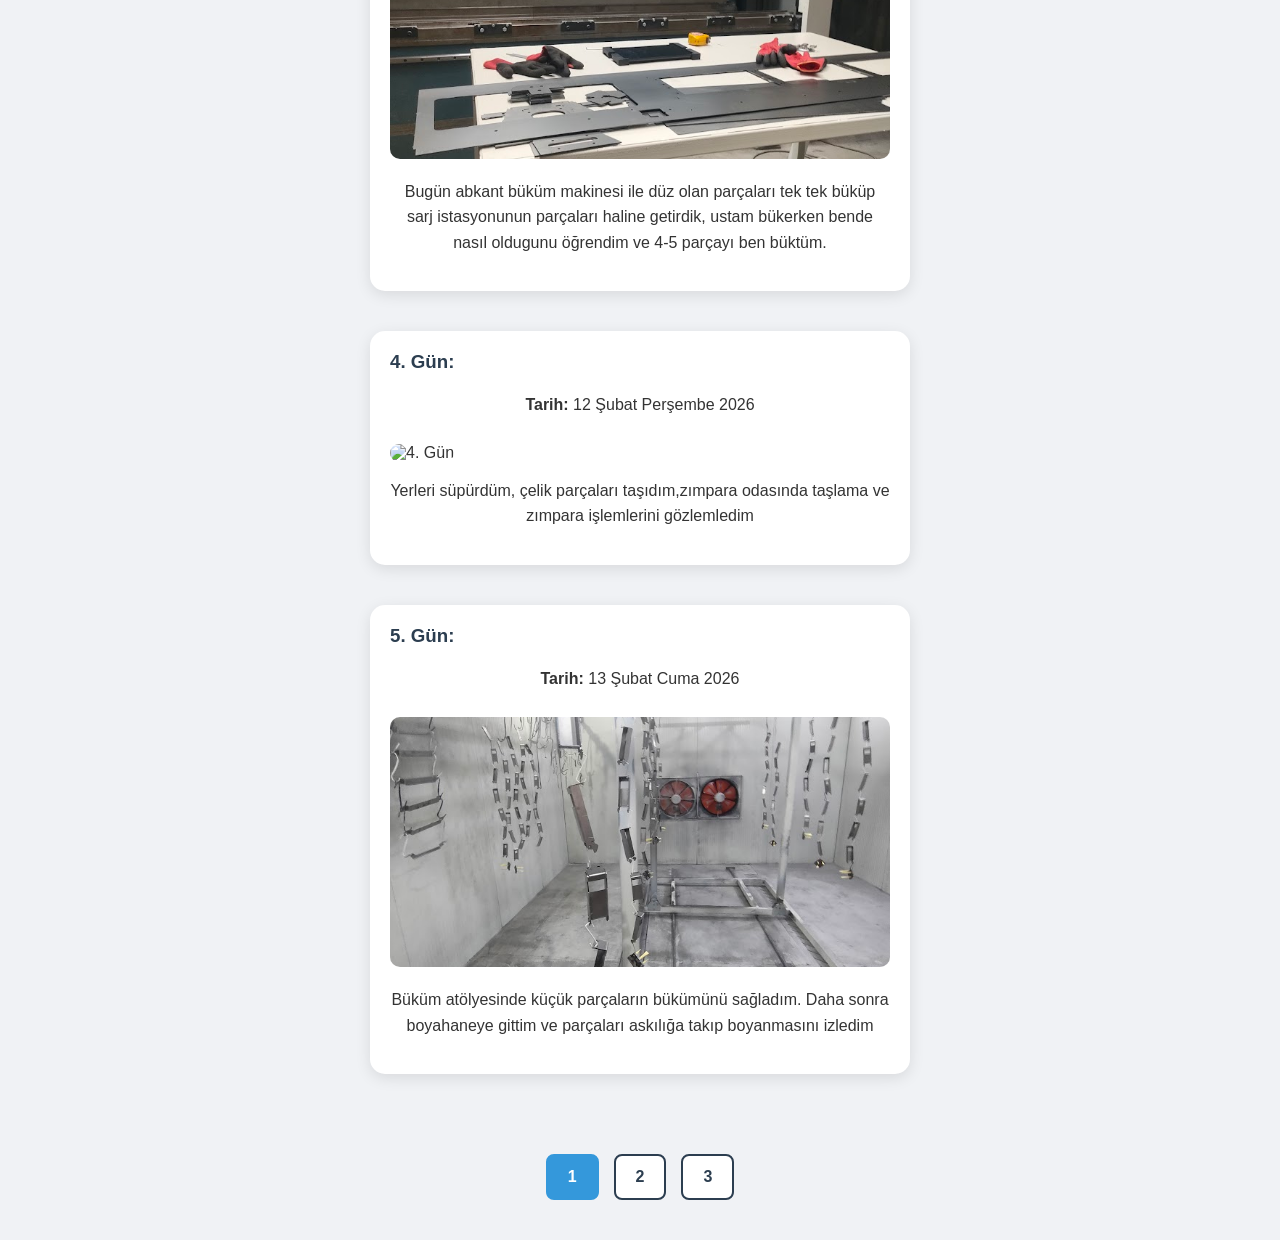
==== commit 5e3856a8: "Update index.html" ====
--- a/index.html
+++ b/index.html
@@ -90,7 +90,7 @@
 
         document.getElementById("sayac-metni").innerText = mesaj;
 
-        // --- DARK MODE JAVASCRIPT (SWITCH) ---
+        // --- DARK MODE JAVASCRIPT ---
         const toggleSwitch = document.querySelector('.theme-switch input[type="checkbox"]');
         const currentTheme = localStorage.getItem('theme');
 
--- a/style.css
+++ b/style.css
@@ -8,7 +8,7 @@
     align-items: center;
     padding: 20px;
     margin: 0;
-    transition: background-color 0.3s, color 0.3s; /* Renk geçiş efekti */
+    transition: background-color 0.3s, color 0.3s;
 }
 
 header {
@@ -38,7 +38,7 @@
     line-height: 1.6;
 }
 
-/* --- Staj Günlüğü Kart Yapısı --- */
+/* --- Kutu Yapıları --- */
 #staj-gunlugu {
     width: 100%;
     display: flex;
@@ -47,18 +47,20 @@
     gap: 20px;
 }
 
-.gunluk-kart {
+/* Tüm kutular için ortak stiller */
+.gunluk-kart, #hakkinda, #staj-sayaci {
     background: white;
     border-radius: 15px;
     padding: 20px;
     width: 90%;
     max-width: 500px;
     box-shadow: 0 4px 15px rgba(0,0,0,0.1);
-    transition: transform 0.3s ease, background-color 0.3s;
+    transition: transform 0.3s ease, background-color 0.3s, color 0.3s;
+    margin-bottom: 20px;
 }
 
 .gunluk-kart:hover {
-    transform: translateY(-5px); /* Hafif yukarı kalkma efekti */
+    transform: translateY(-5px);
 }
 
 .gunluk-kart h3 {
@@ -67,9 +69,9 @@
 }
 
 .gunluk-resim {
-    width: 100%;       /* Kart genişliğine sığdır */
-    height: 250px;     /* Yüksekliği sabitle */
-    object-fit: cover; /* Resmi bozmadan sığdır */
+    width: 100%;
+    height: 250px;
+    object-fit: cover;
     border-radius: 10px;
     margin-top: 10px;
 }
@@ -159,25 +161,31 @@
 }
 /* -------------------------------------- */
 
-/* --- DARK MODE ÖZELLİKLERİ (Yazı Sorunu Çözüldü) --- */
+/* --- DARK MODE ÖZELLİKLERİ --- */
 body.dark-mode {
-    background-color: #1a1a1a !important; /* Arka planı koyulaştır */
-    color: #ffffff !important;            /* Genel yazıları beyaza çevir */
-}
-
-/* Kutu içlerindeki tüm elemanlar ve başlıklar */
+    background-color: #1a1a1a !important;
+    color: #ffffff !important;
+}
+
+/* KESİN ÇÖZÜM: 
+   Kutu arka planlarını 'transparent' yapıyoruz
+   ve gölgelerini kaldırıyoruz.
+*/
 body.dark-mode .gunluk-kart,
-body.dark-mode section#hakkinda,
-body.dark-mode section#staj-sayaci,
+body.dark-mode #hakkinda,
+body.dark-mode #staj-sayaci {
+    background-color: transparent !important;
+    box-shadow: none !important;
+    border: 1px solid #444 !important; /* İstersen çok hafif bir çerçeve kalabilir */
+}
+
+/* Yazı Elemanları için Koyu Mod */
 body.dark-mode h1,
 body.dark-mode h2,
 body.dark-mode h3,
 body.dark-mode p,
-body.dark-mode header p,
-body.dark-mode .theme-switch-wrapper em {
-    background-color: #333333 !important; /* Kutuları koyulaştır */
-    color: #ffffff !important;            /* İçindeki yazıları beyaza çevir */
-    border-color: #444 !important;
+body.dark-mode header p {
+    color: #ffffff !important;
 }
 
 body.dark-mode .slider {
@@ -185,7 +193,7 @@
 }
 
 body.dark-mode input:checked + .slider {
-    background-color: #f1c40f !important; /* Koyu modda sarı (ay/güneş) */
+    background-color: #f1c40f !important;
 }
 
 /* Sayfalama butonları koyu mod */
@@ -199,4 +207,9 @@
     background-color: #3498db !important;
     border-color: #3498db !important;
 }
+
+/* --- Dark Mode Yazı Rengi Düzeltmesi --- */
+body.dark-mode .theme-switch-wrapper em {
+    color: #ffffff !important;
+}
 /* -------------------------------------------------- */
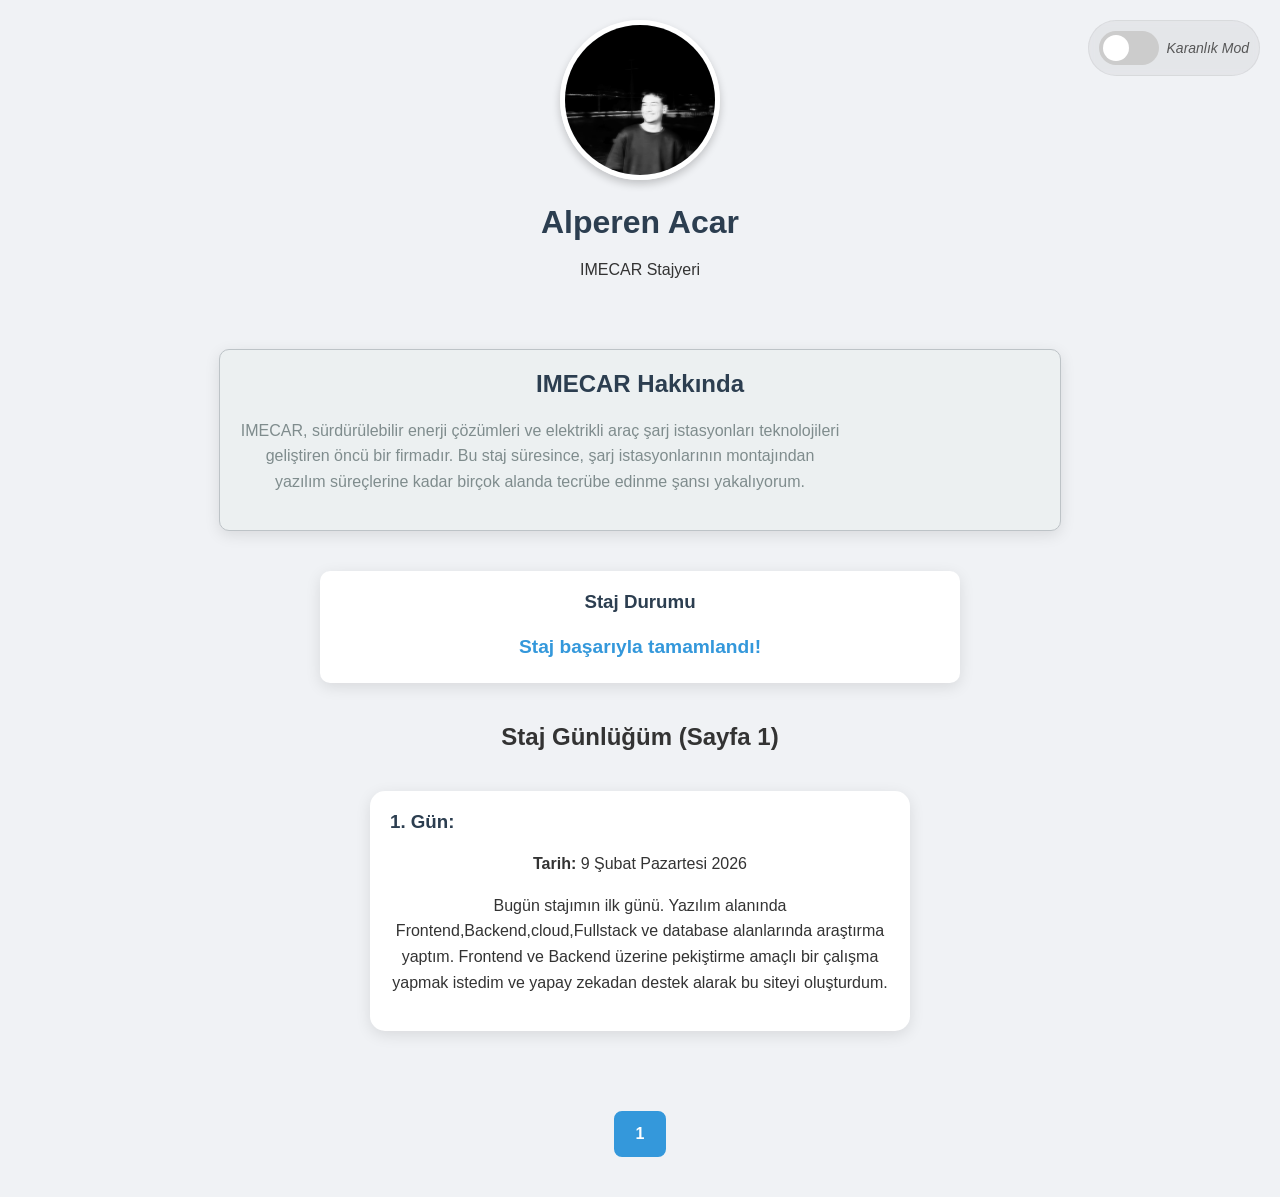
==== commit a2cdeaa9: "Update index.html" ====
--- a/index.html
+++ b/index.html
@@ -3,17 +3,34 @@
 <head>
     <meta charset="UTF-8">
     <meta name="viewport" content="width=device-width, initial-scale=1.0">
-    <title>Staj Günlüğüm | 9 Şubat - 24 Mayıs</title>
+    <title>Staj Günlüğüm | Yeni Başlangıç</title>
     <link rel="stylesheet" href="style.css">
+    <style>
+        /* Butonu ekrana sabitlemek için gereken stil */
+        .fixed-toggle-container {
+            position: fixed;
+            top: 20px;
+            right: 20px;
+            z-index: 9999;
+            display: flex;
+            align-items: center;
+            gap: 8px;
+            background: rgba(128, 128, 128, 0.1);
+            padding: 10px;
+            border-radius: 50px;
+            backdrop-filter: blur(5px);
+            border: 1px solid rgba(0,0,0,0.05);
+        }
+    </style>
 </head>
 <body>
     
-    <div class="theme-switch-wrapper">
-        <label class="theme-switch" for="checkbox">
-            <input type="checkbox" id="checkbox" />
-            <div class="slider round"></div>
+    <div class="fixed-toggle-container">
+        <label class="switch" style="position: relative; display: inline-block; width: 60px; height: 34px; margin: 0;">
+            <input type="checkbox" id="darkModeToggle" onclick="toggleDarkMode()" style="opacity: 0; width: 0; height: 0;">
+            <span class="slider round"></span>
         </label>
-        <em style="margin-left: 10px; font-size: 0.9em; color: #333;">Karanlık Mod</em>
+        <span style="font-size: 14px; font-style: italic; opacity: 0.8;">Karanlık Mod</span>
     </div>
 
     <header>
@@ -22,45 +39,49 @@
         <p>IMECAR Stajyeri</p>
     </header>
 
-    <section id="hakkinda">
-        <h2>IMECAR Hakkında</h2>
-        <p>
+    <section id="hakkinda" style="text-align: center; background: #ecf0f1; padding: 20px; border-radius: 10px; max-width: 800px; margin: 20px auto; border: 1px solid #bdc3c7;">
+        <h2 style="margin-top: 0; color: #2c3e50;">IMECAR Hakkında</h2>
+        <p style="color: #7f8c8d; line-height: 1.6;">
             IMECAR, sürdürülebilir enerji çözümleri ve elektrikli araç şarj istasyonları teknolojileri geliştiren öncü bir firmadır. 
             Bu staj süresince, şarj istasyonlarının montajından yazılım süreçlerine kadar birçok alanda tecrübe edinme şansı yakalıyorum.
         </p>
     </section>
 
-    <section id="staj-sayaci">
-        <h3>Staj Durumu</h3>
-        <p id="sayac-metni"></p>
+    <section id="staj-sayaci" style="text-align: center; background: white; padding: 20px; border-radius: 10px; max-width: 600px; margin: 20px auto; box-shadow: 0 4px 15px rgba(0,0,0,0.1);">
+        <h3 style="margin-top: 0; color: #2c3e50;">Staj Durumu</h3>
+        <p id="sayac-metni" style="font-size: 1.2em; font-weight: bold; color: #3498db; margin: 0;"></p>
+    </section>
+
+    <section id="staj-gunlugu">
+        <h2>Staj Günlüğüm (Sayfa 1)</h2>
+
+        <div class="gunluk-kart">
+            <h3>1. Gün:</h3>
+            <p><strong>Tarih:</strong> 9 Şubat Pazartesi 2026</p>
+            <p>Bugün stajımın ilk günü. Yazılım alanında Frontend,Backend,cloud,Fullstack ve database alanlarında araştırma yaptım. Frontend ve Backend üzerine pekiştirme amaçlı bir çalışma yapmak istedim ve yapay zekadan destek alarak bu siteyi oluşturdum. </p>
+        </div>
+
+        <div class="pagination">
+            <a href="index.html" class="active">1</a>
+        </div>
     </section>
 
     <script>
-        // --- TARİHLERİ BURADAN GÜNCELLE ---
+        // --- STAJ SAYACI VE KARANLIK MOD MANTIĞI ---
         const stajBaslangic = new Date("2026-02-09T00:00:00"); 
         const stajBitis = new Date("2026-05-24T00:00:00");
-        // ----------------------------------
 
         function hesaplaIsGunu(baslangic, bitis) {
             let isGunuSayisi = 0;
             let suankiTarih = new Date(baslangic);
-
             suankiTarih.setHours(0,0,0,0);
             bitis.setHours(0,0,0,0);
 
-            const resmiTatiller = [
-                "2026-03-20", // Ramazan Bayramı 1. Gün
-                "2026-03-21", // Ramazan Bayramı 2. Gün
-                "2026-03-22", // Ramazan Bayramı 3. Gün
-                "2026-04-23", // Ulusal Egemenlik ve Çocuk Bayramı
-                "2026-05-01", // Emek ve Dayanışma Günü
-                "2026-05-19"  // Atatürk'ü Anma, Gençlik ve Spor Bayramı
-            ];
+            const resmiTatiller = ["2026-03-20", "2026-03-21", "2026-03-22", "2026-04-23", "2026-05-01", "2026-05-19"];
 
             while (suankiTarih <= bitis) {
                 let gun = suankiTarih.getDay();
                 let tarihStr = suankiTarih.toISOString().split('T')[0];
-
                 if (gun !== 0 && gun !== 6 && !resmiTatiller.includes(tarihStr)) {
                     isGunuSayisi++;
                 }
@@ -71,94 +92,31 @@
 
         const bugun = new Date();
         bugun.setHours(0,0,0,0);
-        
         const toplamIsGunu = hesaplaIsGunu(new Date(stajBaslangic), new Date(stajBitis));
         let gecenIsGunu = hesaplaIsGunu(new Date(stajBaslangic), new Date(bugun));
         
-        if (bugun > stajBitis) {
-            gecenIsGunu = toplamIsGunu;
-        }
+        if (bugun > stajBitis) gecenIsGunu = toplamIsGunu;
 
         let mesaj = "";
-        if (bugun < stajBaslangic) {
-            mesaj = "Staj henüz başlamadı.";
-        } else if (bugun > stajBitis) {
-            mesaj = "Staj başarıyla tamamlandı!";
-        } else {
-            mesaj = `${gecenIsGunu} / ${toplamIsGunu} İş Günü Tamamlandı`;
-        }
+        if (bugun < stajBaslangic) mesaj = "Staj henüz başlamadı.";
+        else if (bugun > stajBitis) mesaj = "Staj başarıyla tamamlandı!";
+        else mesaj = `${gecenIsGunu} / ${toplamIsGunu} İş Günü Tamamlandı`;
 
         document.getElementById("sayac-metni").innerText = mesaj;
 
-        // --- DARK MODE JAVASCRIPT ---
-        const toggleSwitch = document.querySelector('.theme-switch input[type="checkbox"]');
-        const currentTheme = localStorage.getItem('theme');
-
-        if (currentTheme) {
-            document.body.classList.add(currentTheme);
-            if (currentTheme === 'dark-mode') {
-                toggleSwitch.checked = true;
-            }
+        // KARANLIK MOD FONKSİYONU
+        function toggleDarkMode() {
+            document.body.classList.toggle('dark-mode');
+            localStorage.setItem('darkMode', document.body.classList.contains('dark-mode'));
         }
 
-        function switchTheme(e) {
-            if (e.target.checked) {
+        window.addEventListener('load', () => {
+            if (localStorage.getItem('darkMode') === 'true') {
                 document.body.classList.add('dark-mode');
-                localStorage.setItem('theme', 'dark-mode');
-            } else {
-                document.body.classList.remove('dark-mode');
-                localStorage.setItem('theme', 'light-mode');
+                const toggle = document.getElementById('darkModeToggle');
+                if (toggle) toggle.checked = true;
             }
-        }
-
-        toggleSwitch.addEventListener('change', switchTheme, false);
-        // ----------------------------
+        });
     </script>
-
-    <section id="staj-gunlugu">
-        <h2>Staj Günlüğüm (Sayfa 1)</h2>
-
-        <div class="gunluk-kart">
-            <h3>1. Gün:</h3>
-            <p><strong>Tarih:</strong> 9 Şubat Pazartesi 2026</p>
-            <img src="resimler/gun1.jpg" alt="1. Gün" class="gunluk-resim">
-            <p>Bugün stajın ilk günü, pek bir iş yapmadım, elektrikli şarj istasyonlarının parçalarının toplanmasına yani montajına yardımcı oldum.</p>
-        </div>
-
-        <div class="gunluk-kart">
-            <h3>2. Gün:</h3>
-            <p><strong>Tarih:</strong> 10 Şubat Salı 2026</p>
-            <img src="resimler/gun2.jpg" alt="2. Gün" class="gunluk-resim">
-            <p>telefon kullanımımız yasak oldugu için fotoğraf yok. alet takımlarını öğrendim ve tanıdım aynı şekilde parçaların montajına yardım ettim.</p>
-        </div>
-        
-        <div class="gunluk-kart">
-            <h3>3. Gün:</h3>
-            <p><strong>Tarih:</strong> 11 Şubat Çarşamba 2026</p>
-            <img src="resimler/abkantbüküm.jpg" alt="3. Gün" class="gunluk-resim">
-            <p>Bugün abkant büküm makinesi ile düz olan parçaları tek tek büküp sarj istasyonunun parçaları haline getirdik, ustam bükerken bende nasıl oldugunu öğrendim ve 4-5 parçayı ben büktüm.</p>
-        </div>
-
-        <div class="gunluk-kart">
-            <h3>4. Gün:</h3>
-            <p><strong>Tarih:</strong> 12 Şubat Perşembe 2026</p>
-            <img src="resimler/gun4.jpg" alt="4. Gün" class="gunluk-resim">
-            <p>Yerleri süpürdüm, çelik parçaları taşıdım,zımpara odasında taşlama ve zımpara işlemlerini gözlemledim</p>
-        </div>
-
-        <div class="gunluk-kart">
-            <h3>5. Gün:</h3>
-            <p><strong>Tarih:</strong> 13 Şubat Cuma 2026</p>
-            <img src="resimler/boyahane.jpg" alt="5. Gün" class="gunluk-resim">
-            <p>Büküm atölyesinde küçük parçaların bükümünü sağladım. Daha sonra boyahaneye gittim ve parçaları askılığa takıp boyanmasını izledim</p>
-        </div>
-
-        <div class="pagination">
-            <a href="index.html" class="active">1</a>
-            <a href="sayfa2.html">2</a>
-            <a href="sayfa3.html">3</a>
-        </div>
-    </section>
-
 </body>
 </html>
